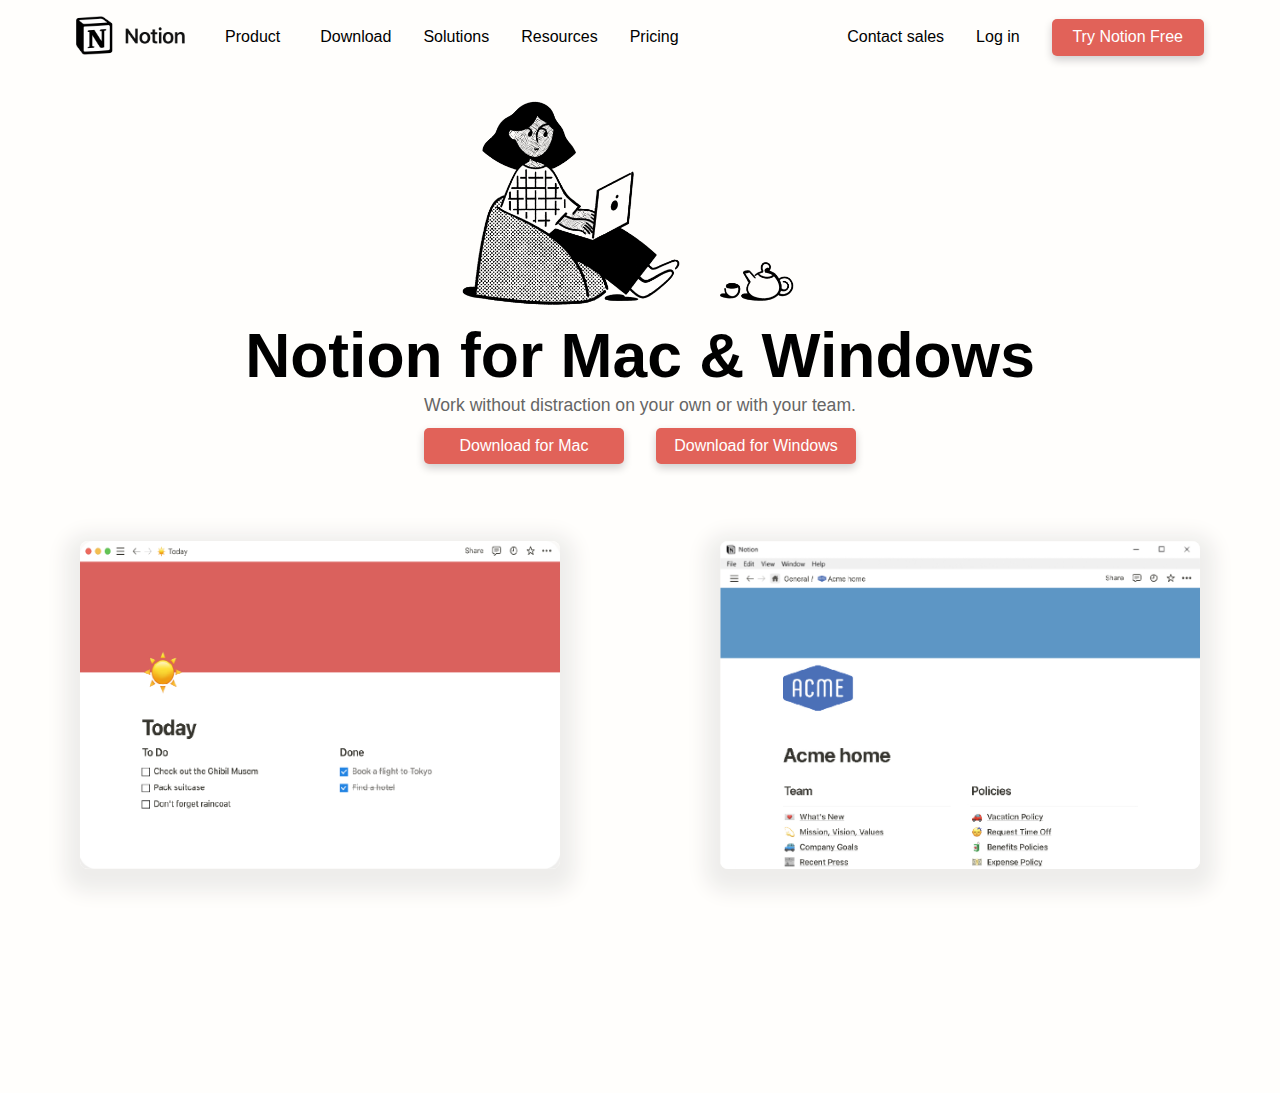
==== download.html @ ce7c5122 "Laatste versie" ====
<!DOCTYPE html>
<html lang="en">
  <head aria-role="header">
    <meta charset="UTF-8" />
    <meta http-equiv="X-UA-Compatible" content="IE=edge" />
    <meta name="viewport" content="width=device-width, initial-scale=1.0" />
    <title>Notion Desktop App for Mac & Windows</title>
    <link rel="stylesheet" href="styles/style2.css" />
    <link rel="icon" type="image/svg+xml" href="images/Notion_app_logo.png" />
  </head>

  <header aria-role="header">
    <nav role="navigation" class="images">
      <ul>
        <li>
          <img src="images/full-logo.png" alt="Notion logo." />
        </li>
        <li>
          <img
            class="menuOpen"
            alt="Hamburger menu"
            src="images/hamburger.png"
            aria-hidden="true"
          />
        </li>
      </ul>
    </nav>

    <nav role="navigation">
      <ul>
        <ul>
          <li><img src="images/full-logo.png" alt="Notion logo." /></li>
          <li><a href="index.html">Product</a></li>
          <li>Download</li>
          <li>Solutions</li>
          <li>Resources</li>
          <li>Pricing</li>
        </ul>

        <ul>
          <li>Contact sales</li>
          <li>Log in</li>
          <li><button>Try Notion Free</button></li>
        </ul>
      </ul>
    </nav>
  </header>

  <body aria-role="body">
    <main class="main2">
      <section>
        <article>
          <h1>
            Notion for
            <span>Mac & Windows</span>
          </h1>
          <h2>Work without distraction on your own or with your team.</h2>
        </article>
        <img
          src="images/couch-illustration.png.webp"
          alt="Woman sitting on a beanbag with tea and her laptop."
        />
      </section>

      <!-- 2 -->
      <section>
        <button>Download for Windows</button>

        <button>Download for Mac</button>

        <img src="images/today.png" alt="" />
        <img src="images/acme-home.png" alt="" />
      </section>

      <!-- 3 -->
      <section>
        <section>
          <button>Download for Mac</button>
          <button>Download for Windows</button>
        </section>

        <section>
          <img src="images/today.png" alt="Today" />
          <img src="images/acme-home.png" alt="Acme" />
        </section>
      </section>
    </main>

    <script src="src/script.js"></script>
  </body>
</html>
---- styles/style2.css ----
/* ************
/* CSS REMEDY */
/**************/
*,
*::after,
*::before {
  box-sizing: border-box;
}

button,
summary {
  cursor: pointer;
}

/*********************/
/* CUSTOM PROPERTIES */
/*********************/
:root {
  /* startje */
  --color-text: #111;
  --color-background: #eee;
}

/****************/
/* JOUW STYLING */
/****************/

/* jouw code */

/* RESPONSIVE */
html {
  font-size: 100%;
  padding: 0;
  margin: 0;
  box-sizing: border-box;
}

body {
  font-family: inter-var, -apple-system, BlinkMacSystemFont, "Segoe UI",
    Helvetica, "Apple Color Emoji", Arial, sans-serif, "Segoe UI Emoji",
    "Segoe UI Symbol";
  background-color: #fffefc;
  /* width: 100%; */
  margin: 0;
  min-width: fit-content;
}

main {
  margin: 0;
  padding: 0;
}

button {
  font-family: inherit;
  font-weight: 450;
  background-color: #e16259;
  border-radius: 5px;
  color: white;
  border: none;
  font-size: 1rem;
  width: 9.5rem;
  height: 2.3rem;
  padding: 0.375rem 0.875rem 0.4375rem 0.875rem;
  box-shadow: 0px 4px 9px #cfcece;
}

hr {
  opacity: 30%;
  margin: 7rem 6rem 7rem 6rem;
}

main > section:first-of-type > button {
  margin-top: 1.25rem;
  width: 9.8rem;
  height: 2.4rem;
}

button:hover {
  background-color: #e05146;
}

/* 1 */
main > section {
  display: flex;
  flex-direction: row;
  justify-content: space-evenly;
  width: 100%;
}

section:nth-of-type(2),
section:nth-of-type(3),
section:nth-of-type(4),
section:nth-of-type(5) {
  gap: 4.8rem;
  margin-bottom: 7rem;
}

section:nth-of-type(2) > img,
section:nth-of-type(3) > img,
section:nth-of-type(4) > img,
section:nth-of-type(5) > img {
  border-radius: 0.5rem;
  box-shadow: 0 8px 20px 15px #eeedeb;
}

main > section:nth-of-type(5) > img {
  border: 1px solid #dfdbd8;
  border-radius: 0.5rem;
}

main > section:nth-of-type(5) > article > p:nth-of-type(2) {
  margin-top: 1rem;
}

main > section > article {
  /* width: 50%; */
  display: flex;
  flex-direction: column;
  /* justify-content: space-evenly; */
}

main > section:nth-of-type(2) > img,
main > section:nth-of-type(3) > img,
main > section:nth-of-type(4) > img,
main > section:nth-of-type(5) > img {
  width: 54%;
}

main > section:first-of-type > img {
  margin-left: 5rem;
}

main > section:first-of-type > img {
  margin-top: 4.7rem;
  width: auto;
  height: 21rem;
}

main > section:nth-of-type(2) {
  margin-top: 7rem;
}

/* 2 en 5 */
main > section:nth-of-type(2),
section:nth-of-type(5) {
  display: flex;
  flex-direction: row-reverse;
  justify-content: center;
  width: 100%;
}

/* 3 */
main > section:nth-of-type(3),
section:nth-of-type(4) {
  display: flex;
  flex-direction: row-reverse;
  justify-content: center;
  width: 100%;
}

/* 1 / 6 */
main > section:nth-of-type(6),
section:nth-of-type(7) {
  display: flex;
  flex-direction: row;
}

section:first-of-type > article > figure {
  filter: grayscale(100%);
  opacity: 65%;
}

h1 {
  font-size: 3.9rem;
}

h1:first-of-type {
  margin-bottom: 0px;
}

section:first-of-type > article > h1:nth-of-type(2) {
  margin: 0px;
}

main > section:first-of-type > article > h2 {
  width: 25rem;
  line-height: 1.8rem;
}

main > section:nth-of-type(10) > article > section > img {
  height: 4rem;
  width: auto;
}

main > section:nth-of-type(6),
main > section:nth-of-type(7) {
  width: 100%;
}

main > section:nth-of-type(6) {
  justify-content: center;
}

main > section:nth-of-type(10) > article:first-of-type > img {
  width: 9rem;
}

blockquote {
  width: 24rem;
  line-height: 1.6rem;
  margin: 1rem 0;
  color: #666666;
  font-weight: 450;
  font-size: 1.15rem;
}

main > section:nth-of-type(10) > article > section {
  display: flex;
  flex-direction: row-reverse;
  justify-content: flex-end;
}
main > section:nth-of-type(10) > article > section > section > h6 {
  font-size: 1rem;
  margin: 0;
  font-weight: normal;
}

main > section:nth-of-type(10) > article > section > section > p {
  font-size: 1rem;
  margin-top: 0.2rem;
  font-weight: normal;
}

main > section:nth-of-type(10) {
  gap: 2.8rem;
  justify-content: center;
}

main > section:nth-of-type(10) > article:nth-of-type(1) > img,
main > section:nth-of-type(10) > article:nth-of-type(3) > img {
  margin: 0;
}

main > section:nth-of-type(10) > article:nth-of-type(2) > img {
  width: 6rem;
}

main > section:nth-of-type(10) > article:nth-of-type(3) > img {
  width: 5.8rem;
}

main > section:nth-of-type(6) > img {
  width: 16rem;
  height: 9rem;
}

main > section:nth-of-type(6) > article > h3 {
  color: #666666;
  font-weight: 450;
  line-height: 1.8rem;
  margin: 0.5rem 16rem 1rem 0;
}

main > section:first-of-type > article > p {
  color: #666666;
  margin-top: 2rem;
  font-size: 0.9rem;
}

main > section:first-of-type > article > figure {
  margin: 0;
  display: flex;
  flex-wrap: wrap;
  flex-direction: row;
  justify-content: center;
  width: 100%;
}

figure:first-of-type > img {
  padding: 10px 10px 5px;
  height: 2.2rem;
}

article > img {
  width: 6rem;
  margin: auto 0;
}

section:nth-of-type(2) > article > img {
  width: 6.6rem;
  height: auto;
}

main > section:nth-of-type(3) > article > img {
  width: 5rem;
  height: auto;
}

section:nth-of-type(4) > article > img {
  width: 10.2rem;
  height: auto;
}

section:nth-of-type(5) > article > img {
  width: 3.8rem;
  height: auto;
}

section:not(:first-of-type) > h1 {
  margin-top: 0px;
}
section:not(:first-of-type) > article > p {
  font-size: 1.1rem;
  color: #666666;
  line-height: 1.4375rem;
  margin: 0;
}

section:nth-of-type(2) > article,
section:nth-of-type(3) > article,
section:nth-of-type(4) > article,
section:nth-of-type(5) > article {
  width: 25rem;
  margin: auto 0;
}

main > section:nth-of-type(2) > article > h3,
main > section:nth-of-type(3) > article > h3,
main > section:nth-of-type(4) > article > h3,
main > section:nth-of-type(5) > article > h3 {
  font-size: 2rem;
  margin: 1rem 0 1rem 0;
}

/* last bit  */

main > section:nth-of-type(6) > article > h2,
main > section:nth-of-type(8) > article > h2,
main section:nth-of-type(9) > article > h2 {
  margin: 0;
  font-size: 2.2rem;
  font-weight: 700;
  color: black;
}

main > section:first-of-type > article > h2 {
  font-size: 1.1rem;
  font-weight: 400;
  color: #666665;
}

/* SECOND PAGE */

.main2 > section:first-of-type {
  display: flex;
  flex-direction: column-reverse;
}
.main2 > section:first-of-type > article > h1,
.main2 > section:first-of-type > article > h2 {
  margin: auto;
  width: auto;
}

.main2 section:first-of-type img {
  margin: auto;
  width: 23rem;
  height: auto;
}

main > section:first-of-type > article > h1 > span {
  display: inline;
}

main > section:nth-of-type(8),
main > section:nth-of-type(9) {
  display: none;
}

.main2 > section:nth-of-type(2) {
  display: none;
}

.main2 section:nth-of-type(3) {
  display: flex;
  flex-direction: column;
}
.main2 > section:nth-of-type(3) > section:first-of-type {
  display: flex;
  margin: auto;
  gap: 2rem;
  flex-direction: row;
}
.main2 > section:nth-of-type(3) > section:nth-of-type(2) {
  display: flex;
  gap: 0;
  flex-direction: row;
}

.main2 section:nth-of-type(3) > section:nth-of-type(2) > img {
  overflow: hidden;
  width: 30rem;
  height: auto;
  margin: 0 auto;
}

.main2 section button {
  width: 12.5rem;
  margin-top: 0.5rem;
}

/* MENU */

@media (min-width: 1080px) {
  nav:first-of-type {
    display: none;
  }

  li,
  a {
    list-style: none;
    text-decoration: none;
    margin: auto 0.5rem;
    color: black;
  }

  li:not(:first-of-type):hover,
  a:hover {
    color: red;
  }

  ul {
    display: flex;
    justify-content: space-around;
    flex-direction: row;
    gap: 1rem;
    padding: 0;
  }

  ul li img {
    width: 6.8rem;
  }
}

/* MOBILE  */
@media (max-width: 1080px) {
  html {
    font-size: 100%;
    margin: 0;
    padding: 0;
  }

  body {
    margin: 0;
    padding: 0;
  }
  /* section {
		width: 0%;
	} */

  /* 1 */
  main > section {
    display: flex;
    flex-direction: column-reverse;
    justify-content: center;
    width: 100%;
  }

  main > section > article {
    width: 100%;
    display: flex;
    flex-direction: column;
    justify-content: center;
  }

  main > section:nth-of-type(2) > img,
  main > section:nth-of-type(3) > img,
  main > section:nth-of-type(4) > img,
  main > section:nth-of-type(5) > img {
    min-width: 100%;
  }

  hr {
    margin: 0 2rem 4rem 2rem;
  }

  /* 2 */
  main > section:nth-of-type(2),
  section:nth-of-type(4),
  section:nth-of-type(5) {
    display: flex;
    justify-content: center;
    flex-direction: column;
    width: 100%;
  }

  main > section:nth-of-type(3) {
    flex-direction: column;
  }

  /* 1 / 6  */

  main > section:nth-of-type(6),
  section:nth-of-type(7) {
    flex-direction: column-reverse;
  }

  /* STYLES */

  main > section:first-of-type > img {
    width: 25rem;
    height: auto;
    margin: auto;
  }

  main > section:nth-of-type(6) {
    gap: 2.5rem;
  }

  main > section:nth-of-type(6) > img {
    width: 75%;
    margin: auto;
  }

  section:first-of-type > article > h1 {
    margin: auto;
  }

  h1 {
    font-size: 3.3rem;
    font-weight: 600;
    text-align: center;
    line-height: 3.5rem;
  }

  main > section:nth-of-type(2) > article > h3,
  main > section:nth-of-type(3) > article > h3,
  main > section:nth-of-type(4) > article > h3,
  main > section:nth-of-type(5) > article > h3 {
    font-size: 1.8rem;
  }

  section:first-of-type > article > figure {
    padding: 0 1rem;
  }

  main > section:first-of-type > article > h2:first-of-type {
    font-size: 1.4rem;
    line-height: 1.5rem;
    text-align: center;
    margin: 0.8rem auto 0 auto;
    font-weight: 400;
    width: 25rem;
  }

  button {
    font-size: 1.2rem;
    letter-spacing: 0.03rem;
  }

  button {
    width: 12rem;
    height: 2.8rem;
  }

  section:first-of-type > article > button {
    margin: 1.6rem auto 2rem auto;
  }

  section:nth-of-type(6) > article > button {
    margin-top: 1.6rem;
    width: 10.8rem;
  }

  section:nth-of-type(8) > article > button {
    margin-top: 1.6rem;
    width: 13rem;
    background-color: #fffefc;
    color: black;
    border: 1px solid #6666654f;
    box-shadow: 1px #cfcece17;
  }

  section:first-of-type > article > p {
    text-align: center;
  }

  main > section:nth-of-type(2) {
    margin-top: 2.5rem;
  }

  main > section:not(:first-of-type) {
    margin-bottom: 4rem;
    gap: 1.5rem;
  }

  main > section:nth-of-type(4) > article > img {
    width: 10rem;
    height: auto;
  }

  main > section:first-of-type > article > p {
    margin: 0 0 0.25rem 0;
    font-size: 1.1rem;
  }

  main {
    padding: 0 2rem;
  }

  section:not(:first-of-type) > article > p {
    font-size: 1.3rem;
    line-height: 1.8rem;
  }

  section:first-of-type > article > figure > img {
    height: 2.7rem;
    width: auto;
  }

  main > section:first-of-type {
    gap: 0;
  }

  main > section:nth-of-type(6) > article > h3,
  main > section:nth-of-type(8) > article > h3 {
    margin: 1rem 0 0 0;
    color: #666666;
    font-weight: 450;
    font-size: 1.4rem;
    line-height: 1.8rem;
  }

  main > section:nth-of-type(8) > img {
    width: 19.5rem;
    height: auto;
    margin: auto;
  }

  main > section:nth-of-type(10) {
    flex-direction: column;
  }

  main > section:nth-of-type(10) > article:nth-of-type(1) > img {
    width: 10rem;
  }

  main > section:nth-of-type(10) > article:nth-of-type(2) > img {
    width: 7rem;
  }

  main > section:first-of-type > article > h1:first-of-type {
    margin-top: 1.2rem;
  }

  blockquote {
    margin: 1rem 0 0 0;
    font-size: 1.4rem;
  }

  main > section:nth-of-type(10) > article > section > section {
    padding: 0;
    display: flex;
    margin: 0 auto 0 0;
    flex-direction: column;
  }

  main > section:nth-of-type(10) > article > section > img {
    height: 5rem;
    width: auto;
  }

  main > section:nth-of-type(10) > article > section {
    display: flex;
    flex-direction: row-reverse;
    padding: 0;
    margin: 1rem 2rem 1rem 0;
  }

  /* SECOND PAGE */

  main > section:first-of-type > article > h1 > span {
    display: block;
  }

  .main2 > section:first-of-type > img {
    width: 100%;
  }

  .main > section:nth-of-type(2) > section {
    display: flex;
    flex-direction: column;
    background-color: red;
  }

  .main2 section:nth-of-type(2) {
    display: grid;
  }

  .main2 section:nth-of-type(2) button:first-of-type {
    order: 4;
    width: 15.5rem;
  }

  .main2 section:nth-of-type(2) button:nth-of-type(2) {
    order: 2;
    width: 12.5rem;
  }

  .main2 section:nth-of-type(2) img:first-of-type {
    order: 1;
  }

  .main2 section:nth-of-type(2) img:nth-of-type(2) {
    order: 3;
  }

  .main2 > section:nth-of-type(3) {
    display: none;
  }

  /* MENU */

  nav:nth-of-type(2) {
    display: none;
  }
  header {
    margin-bottom: 4rem;
  }
  header nav {
    margin: 1rem 2rem;
  }
  header nav ul li {
    list-style-type: none;
  }

  header nav ul li section {
    width: 1.8rem;
    height: 0.1rem;
    background-color: black;
    margin: 7px auto;
  }

  header nav ul li:nth-of-type(2) section {
    margin-bottom: 0;
  }

  ul {
    padding: 0;
    display: flex;
    flex-direction: row;
    justify-content: space-between;
  }

  header > nav > ul > li > img {
    width: auto;
    height: 2.375rem;
    list-style: none;
    overflow: hidden;
  }

  header > nav > ul > li:nth-of-type(2) > img {
    height: 1.5rem;
    width: auto;
    margin-top: 0.5rem;
  }

  /* Onderstaande hamburger menu code van: https://codepen.io/roza-m/pen/NWzQyyj */

  /*******************************************************/
  /* als de EERSTE IMAGES BUTTON de class menuOpen heeft */
  /*******************************************************/

  nav.images ul li.menuOpen img {
    /* met 'content' van de img vervangen */
    /* developer.mozilla.org/en-US/docs/Web/CSS/content */
    /* de url: https://assets.codepen.io/274456/ui-icon-cross.svg */
    content: url(/images/closed.png);
  }
}
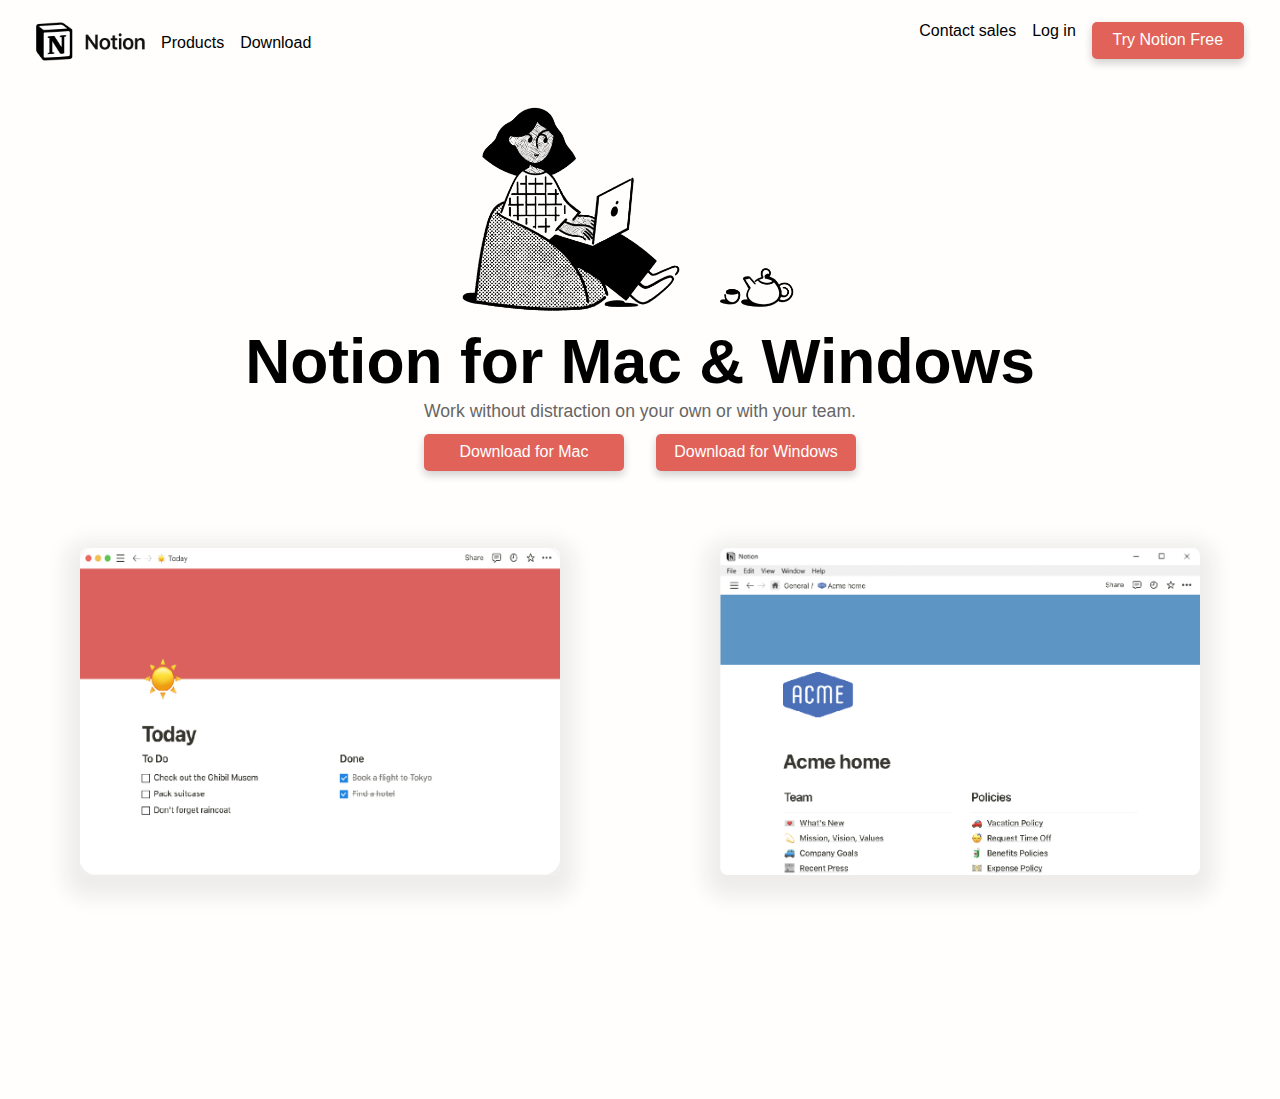
==== commit 3d65d935: "Laatste versie" ====
--- a/download.html
+++ b/download.html
@@ -1,52 +1,153 @@
 <!DOCTYPE html>
 <html lang="en">
   <head aria-role="header">
-    <meta charset="UTF-8" />
-    <meta http-equiv="X-UA-Compatible" content="IE=edge" />
-    <meta name="viewport" content="width=device-width, initial-scale=1.0" />
+    <meta charset="UTF-8"/>
+    <meta http-equiv="X-UA-Compatible" content="IE=edge"/>
+    <meta name="viewport" content="width=device-width, initial-scale=1.0"/>
     <title>Notion Desktop App for Mac & Windows</title>
-    <link rel="stylesheet" href="styles/style2.css" />
-    <link rel="icon" type="image/svg+xml" href="images/Notion_app_logo.png" />
+    <link rel="stylesheet" href="styles/style2.css"/>
+    <link rel="icon" type="image/svg+xml" href="images/Notion_app_logo.png"/>
   </head>
 
-  <header aria-role="header">
-    <nav role="navigation" class="images">
+   
+
+  <body aria-role="body">
+    <header aria-role="header">
+    <nav class="images">
       <ul>
-        <li>
-          <img src="images/full-logo.png" alt="Notion logo." />
-        </li>
+        <li><a href="index.html"><img src="images/full-logo.png" alt="Notion logo."/></a></li>
         <li>
           <img
             class="menuOpen"
             alt="Hamburger menu"
             src="images/hamburger.png"
-            aria-hidden="true"
-          />
+            aria-hidden="true"/>
         </li>
       </ul>
     </nav>
 
-    <nav role="navigation">
-      <ul>
-        <ul>
-          <li><img src="images/full-logo.png" alt="Notion logo." /></li>
-          <li><a href="index.html">Product</a></li>
-          <li>Download</li>
-          <li>Solutions</li>
-          <li>Resources</li>
-          <li>Pricing</li>
-        </ul>
-
-        <ul>
-          <li>Contact sales</li>
-          <li>Log in</li>
-          <li><button>Try Notion Free</button></li>
-        </ul>
+    <nav>
+      <ul class="dropdownOpen">
+        <li>
+          <details open>
+            <summary>Product
+              <img
+              class="dropdownClosed"
+              alt="Opened dropdown arrow"
+              src="/images/openArrow.svg" >
+            </summary>
+            <p>Overview</p>
+            <p>Template gallery</p>
+            <p>Customer stories</p>
+            <p>Connections</p>
+
+            <button>Download Notion</button>
+          </details>
+        </li>
+
+        <li><hr /></li>
+
+        <li>
+          <details >
+            <summary>Solutions
+              <img
+             
+              class="dropdownOpening"
+              alt="Closed dropdown arrow"
+              src="/images/90degarrow.png" >
+            </summary>
+            <p>BY TEAM SIZE</p>
+            <p>Enterprise</p>
+            <p>Small business</p>
+            <p>Personal</p>
+
+            <p>BY TEAM FUNCTION</p>
+            <p>Design</p>
+            <p>Engineering</p>
+            <p>Product</p>
+            <p>Managers</p>
+
+            <p>NOTION FOR</p>
+            <p>Startups</p>
+            <p>Remote work</p>
+            <p>Education</p>
+            <p>Nonprofits</p>
+          </details>
+
+          <li><hr></li>
+
+          <li>
+            <details >
+            <summary>Resources
+              <img 
+              class="dropdownOpening"
+              alt="Closed dropdown arrow"
+              src="/images/90degarrow.png">
+            </summary>
+            <p>Blog</p>
+            <p>Guides & tutorials</p>
+            <p>Webinars</p>
+            <p>Help centers</p>
+            <p>API docs</p>
+            <p>Community</p>
+          </details>
+        </li>
+
+          <li><hr></li>
+
+        <li>
+          <details class="notFirstDetails">
+            <summary>Download
+              <img
+              
+              class="dropdownOpening"
+              alt="Closed dropdown arrow"
+              src="/images/90degarrow.png">
+            </summary>
+            <p>iOS & Android</p>
+            <p><a href="download.html">Mac & Windows</a></p>
+            <p>Web Clipper</p>
+          </details>
+        </li>  
       </ul>
     </nav>
+
+    <nav role="navigation">
+
+      <ul>
+        <li>
+          <ul>
+            <li><a href="index.html"><img src="images/full-logo.png" alt="Notion logo."/></a></li>
+            <li><details>
+              <summary>Products</summary>
+              <p>Home</p>
+              <p>Template gallery</p>
+              <p>Connections stories</p>
+              <p>Pricing</p>
+            </details></li>
+            <li>
+              <details>
+                <summary>Download</summary>
+                <p>iOS & Android</p>
+                <p><a href="download.html">Mac & Windows</a></p>
+                <p>Web Clipper</p>
+                <p>Pricing</p>
+            </details>
+            </li>
+            
+          </ul>
+
+          <ul>
+            <li>Contact sales</li>
+            <li>Log in</li>
+            <li><button>Try Notion Free</button></li>
+          </ul>
+        </li>
+      </ul>
+     
+    </nav>
   </header>
 
-  <body aria-role="body">
     <main class="main2">
       <section>
         <article>
@@ -68,8 +169,14 @@
 
         <button>Download for Mac</button>
 
-        <img src="images/today.png" alt="" />
-        <img src="images/acme-home.png" alt="" />
+        <img
+          src="images/today.png"
+          alt="An example of a Notion template with information about a company."
+        />
+        <img
+          src="images/acme-home.png"
+          alt="An example of a Notion template with a daily planner."
+        />
       </section>
 
       <!-- 3 -->
@@ -80,8 +187,14 @@
         </section>
 
         <section>
-          <img src="images/today.png" alt="Today" />
-          <img src="images/acme-home.png" alt="Acme" />
+          <img
+            src="images/today.png"
+            alt="An example of a Notion template with a daily planner."
+          />
+          <img
+            src="images/acme-home.png"
+            alt="An example of a Notion template with information about a company."
+          />
         </section>
       </section>
     </main>
--- a/styles/style2.css
+++ b/styles/style2.css
@@ -49,6 +49,30 @@
   margin: 0;
   padding: 0;
 }
+
+details > summary {
+  list-style: none;
+}
+
+header nav:nth-of-type(3) ul li ul{
+  display: flex;
+  flex-direction: row;
+}
+
+header nav:nth-of-type(3) ul li {
+  display: flex;
+  flex-direction: row;
+  margin: 0;
+}
+
+header nav:nth-of-type(3) ul li ul li a:first-of-type,
+header nav:nth-of-type(3) ul li ul li:first-of-type {
+  margin: 0;
+}
+
+/* .dropdownOpened::after {
+  content: url("https://www.notion.so/front-static/shared/icons/nav-caret.svg");
+} */
 
 button {
   font-family: inherit;
@@ -115,8 +139,16 @@
 main > section > article {
   /* width: 50%; */
   display: flex;
+  flex-direction: column-reverse;
+  /* justify-content: space-evenly; */
+}
+
+main > section:first-of-type > article {
   flex-direction: column;
-  /* justify-content: space-evenly; */
+
+}
+main > section:nth-of-type(4) > article {
+  flex-direction: column-reverse;
 }
 
 main > section:nth-of-type(2) > img,
@@ -233,7 +265,12 @@
 
 main > section:nth-of-type(10) {
   gap: 2.8rem;
+  align-items: baseline;
   justify-content: center;
+}
+
+main > section:nth-of-type(10) > article {
+  flex-direction: column-reverse;
 }
 
 main > section:nth-of-type(10) > article:nth-of-type(1) > img,
@@ -304,6 +341,12 @@
 section:nth-of-type(5) > article > img {
   width: 3.8rem;
   height: auto;
+}
+
+nav:nth-of-type(2) {
+  display: none;
+  height: 100%;
+  overflow: hidden;
 }
 
 section:not(:first-of-type) > h1 {
@@ -368,6 +411,10 @@
 }
 
 main > section:first-of-type > article > h1 > span {
+  display: block;
+}
+
+.main2 > section:first-of-type > article > h1 > span {
   display: inline;
 }
 
@@ -378,6 +425,15 @@
 
 .main2 > section:nth-of-type(2) {
   display: none;
+}
+
+header nav:nth-of-type(3) ul li{
+gap: 38rem;
+}
+
+header nav:nth-of-type(3) ul li details,
+header nav:nth-of-type(3) ul  {
+  margin-top: 0.70rem;
 }
 
 .main2 section:nth-of-type(3) {
@@ -468,7 +524,7 @@
   main > section > article {
     width: 100%;
     display: flex;
-    flex-direction: column;
+    flex-direction: column-reverse;
     justify-content: center;
   }
 
@@ -481,6 +537,22 @@
 
   hr {
     margin: 0 2rem 4rem 2rem;
+  }
+
+
+  nav:nth-of-type(2) ul {
+    margin: 2rem;
+    padding: 0;
+  }
+
+  nav:nth-of-type(2) li hr {
+    margin: 2rem 0;
+    padding: 0;
+    width: 100%;
+  }
+
+  nav:nth-of-type(2) li details summary {
+    font-weight: 700;
   }
 
   /* 2 */
@@ -577,7 +649,6 @@
     background-color: #fffefc;
     color: black;
     border: 1px solid #6666654f;
-    box-shadow: 1px #cfcece17;
   }
 
   section:first-of-type > article > p {
@@ -720,13 +791,13 @@
 
   /* MENU */
 
-  nav:nth-of-type(2) {
+  nav:nth-of-type(3) {
     display: none;
   }
   header {
     margin-bottom: 4rem;
   }
-  header nav {
+  header nav:first-of-type {
     margin: 1rem 2rem;
   }
   header nav ul li {
@@ -744,14 +815,14 @@
     margin-bottom: 0;
   }
 
-  ul {
+  nav:not(:nth-of-type(2)) ul {
     padding: 0;
     display: flex;
     flex-direction: row;
     justify-content: space-between;
   }
 
-  header > nav > ul > li > img {
+  header > nav > ul > li > a > img {
     width: auto;
     height: 2.375rem;
     list-style: none;
@@ -762,6 +833,23 @@
     height: 1.5rem;
     width: auto;
     margin-top: 0.5rem;
+  }
+
+  nav:nth-of-type(2) {
+    display: inline;
+    z-index: 2;
+    overflow-x: hidden;
+    position: fixed;
+    width: 100%;
+  }
+
+  .whiteBg {
+    background-color: white;
+    position: fixed;
+  }
+
+  main {
+    z-index: 0;
   }
 
   /* Onderstaande hamburger menu code van: https://codepen.io/roza-m/pen/NWzQyyj */
@@ -776,4 +864,28 @@
     /* de url: https://assets.codepen.io/274456/ui-icon-cross.svg */
     content: url(/images/closed.png);
   }
-}
+
+  section:nth-of-type(7) {
+    display: none;
+  }
+
+  .dropdownOpen {
+    display: none;
+  }
+
+  .dropdownClosed img {
+    content: url(/images/90degarrow.png);
+  }
+
+  nav:nth-of-type(2) > details > section {
+    margin: 0;
+    gap: 0;
+  }
+
+  nav:nth-of-type(2) {
+    flex-direction: column;
+  }
+  .dropdownOpening img {
+    content: url(/images/openArrow.svg);
+  }
+}
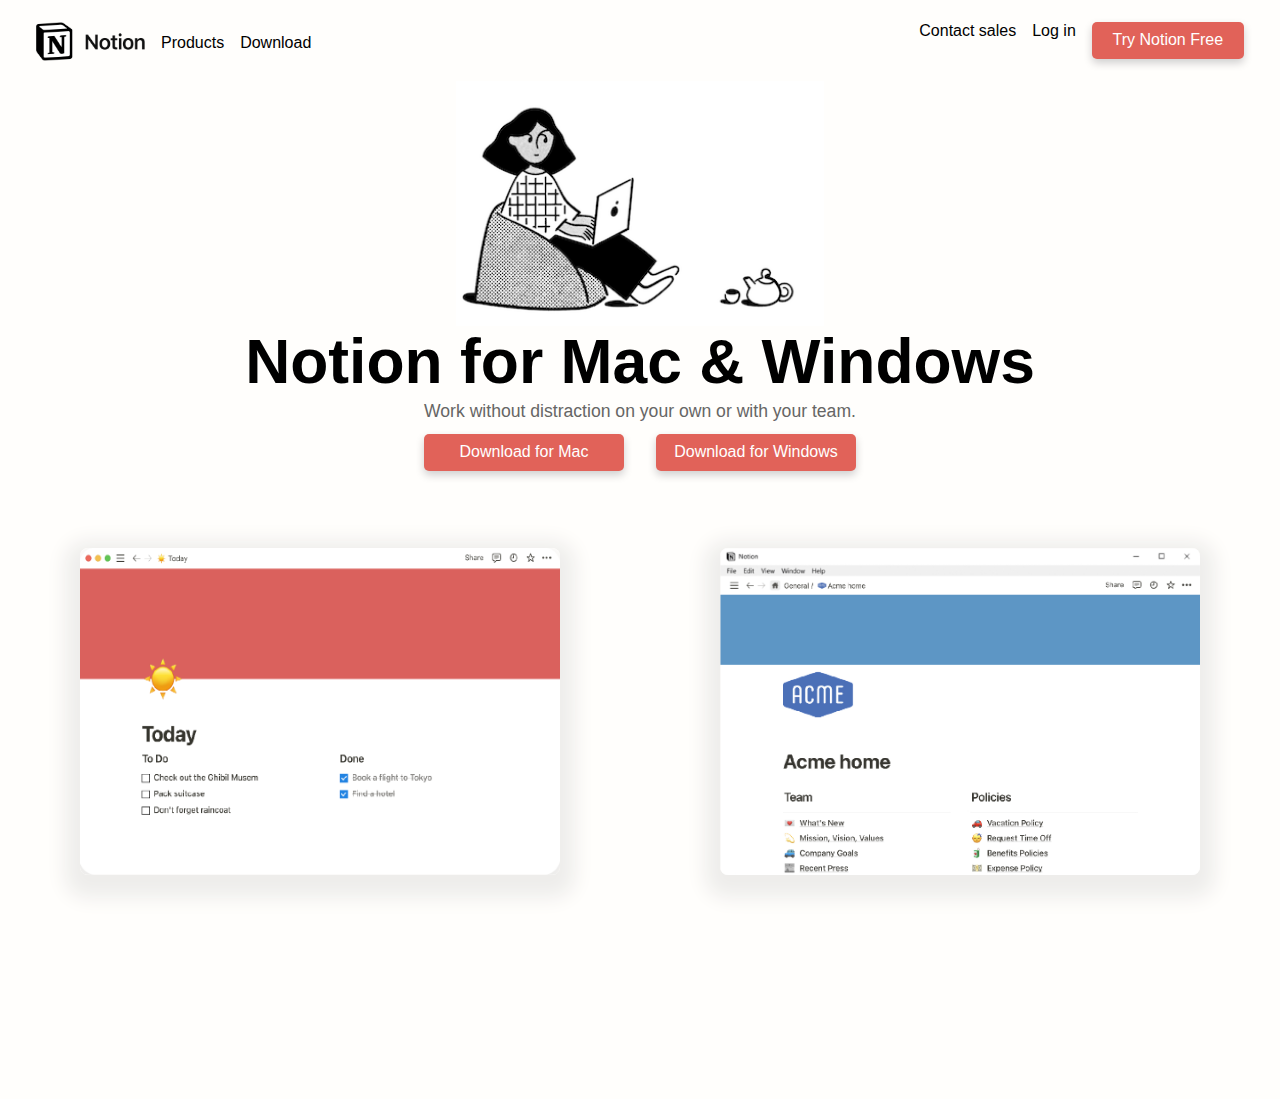
==== commit 2217fc86: "Update" ====
--- a/download.html
+++ b/download.html
@@ -1,18 +1,18 @@
 <!DOCTYPE html>
 <html lang="en">
-  <head aria-role="header">
+  <head>
     <meta charset="UTF-8"/>
     <meta http-equiv="X-UA-Compatible" content="IE=edge"/>
     <meta name="viewport" content="width=device-width, initial-scale=1.0"/>
     <title>Notion Desktop App for Mac & Windows</title>
-    <link rel="stylesheet" href="styles/style2.css"/>
+    <link rel="stylesheet" href="styles/style.css"/>
     <link rel="icon" type="image/svg+xml" href="images/Notion_app_logo.png"/>
   </head>
 
    
 
-  <body aria-role="body">
-    <header aria-role="header">
+  <body>
+    <header>
     <nav class="images">
       <ul>
         <li><a href="index.html"><img src="images/full-logo.png" alt="Notion logo."/></a></li>
@@ -158,7 +158,7 @@
           <h2>Work without distraction on your own or with your team.</h2>
         </article>
         <img
-          src="images/couch-illustration.png.webp"
+          src="images/couch-illustration.png"
           alt="Woman sitting on a beanbag with tea and her laptop."
         />
       </section>
--- a/styles/style.css
+++ b/styles/style.css
@@ -0,0 +1,891 @@
+/* ************
+/* CSS REMEDY */
+/**************/
+*,
+*::after,
+*::before {
+  box-sizing: border-box;
+}
+
+button,
+summary {
+  cursor: pointer;
+}
+
+/*********************/
+/* CUSTOM PROPERTIES */
+/*********************/
+:root {
+  /* startje */
+  --color-text: #111;
+  --color-background: #eee;
+}
+
+/****************/
+/* JOUW STYLING */
+/****************/
+
+/* jouw code */
+
+/* RESPONSIVE */
+html {
+  font-size: 100%;
+  padding: 0;
+  margin: 0;
+  box-sizing: border-box;
+}
+
+body {
+  font-family: inter-var, -apple-system, BlinkMacSystemFont, "Segoe UI",
+    Helvetica, "Apple Color Emoji", Arial, sans-serif, "Segoe UI Emoji",
+    "Segoe UI Symbol";
+  background-color: #fffefc;
+  /* width: 100%; */
+  margin: 0;
+  min-width: fit-content;
+}
+
+main {
+  margin: 0;
+  padding: 0;
+}
+
+details > summary {
+  list-style: none;
+}
+
+header nav:nth-of-type(3) ul li ul{
+  display: flex;
+  flex-direction: row;
+}
+
+header nav:nth-of-type(3) ul li {
+  display: flex;
+  flex-direction: row;
+  margin: 0;
+}
+
+header nav:nth-of-type(3) ul li ul li a:first-of-type,
+header nav:nth-of-type(3) ul li ul li:first-of-type {
+  margin: 0;
+}
+
+/* .dropdownOpened::after {
+  content: url("https://www.notion.so/front-static/shared/icons/nav-caret.svg");
+} */
+
+button {
+  font-family: inherit;
+  font-weight: 450;
+  background-color: #e16259;
+  border-radius: 5px;
+  color: white;
+  border: none;
+  font-size: 1rem;
+  width: 9.5rem;
+  height: 2.3rem;
+  padding: 0.375rem 0.875rem 0.4375rem 0.875rem;
+  box-shadow: 0px 4px 9px #cfcece;
+}
+
+hr {
+  opacity: 30%;
+  margin: 7rem 6rem 7rem 6rem;
+}
+
+main > section:first-of-type > button {
+  margin-top: 1.25rem;
+  width: 9.8rem;
+  height: 2.4rem;
+}
+
+button:hover {
+  background-color: #e05146;
+}
+
+/* 1 */
+main > section {
+  display: flex;
+  flex-direction: row;
+  justify-content: space-evenly;
+  width: 100%;
+}
+
+section:nth-of-type(2),
+section:nth-of-type(3),
+section:nth-of-type(4),
+section:nth-of-type(5) {
+  gap: 4.8rem;
+  margin-bottom: 7rem;
+}
+
+section:nth-of-type(2) > img,
+section:nth-of-type(3) > img,
+section:nth-of-type(4) > img,
+section:nth-of-type(5) > img {
+  border-radius: 0.5rem;
+  box-shadow: 0 8px 20px 15px #eeedeb;
+}
+
+main > section:nth-of-type(5) > img {
+  border: 1px solid #dfdbd8;
+  border-radius: 0.5rem;
+}
+
+main > section:nth-of-type(5) > article > p:nth-of-type(2) {
+  margin-top: 1rem;
+}
+
+main > section > article {
+  /* width: 50%; */
+  display: flex;
+  flex-direction: column-reverse;
+  /* justify-content: space-evenly; */
+}
+
+main > section:first-of-type > article {
+  flex-direction: column;
+
+}
+main > section:nth-of-type(4) > article {
+  flex-direction: column-reverse;
+}
+
+main > section:nth-of-type(2) > img,
+main > section:nth-of-type(3) > img,
+main > section:nth-of-type(4) > img,
+main > section:nth-of-type(5) > img {
+  width: 54%;
+}
+
+main > section:first-of-type > img {
+  margin-left: 5rem;
+}
+
+main > section:first-of-type > img {
+  margin-top: 4.7rem;
+  width: auto;
+  height: 21rem;
+}
+
+main > section:nth-of-type(2) {
+  margin-top: 7rem;
+}
+
+/* 2 en 5 */
+main > section:nth-of-type(2),
+section:nth-of-type(5) {
+  display: flex;
+  flex-direction: row-reverse;
+  justify-content: center;
+  width: 100%;
+}
+
+/* 3 */
+main > section:nth-of-type(3),
+section:nth-of-type(4) {
+  display: flex;
+  flex-direction: row-reverse;
+  justify-content: center;
+  width: 100%;
+}
+
+/* 1 / 6 */
+main > section:nth-of-type(6),
+section:nth-of-type(7) {
+  display: flex;
+  flex-direction: row;
+}
+
+section:first-of-type > article > figure {
+  filter: grayscale(100%);
+  opacity: 65%;
+}
+
+h1 {
+  font-size: 3.9rem;
+}
+
+h1:first-of-type {
+  margin-bottom: 0px;
+}
+
+section:first-of-type > article > h1:nth-of-type(2) {
+  margin: 0px;
+}
+
+main > section:first-of-type > article > h2 {
+  width: 25rem;
+  line-height: 1.8rem;
+}
+
+main > section:nth-of-type(10) > article > section > img {
+  height: 4rem;
+  width: auto;
+}
+
+main > section:nth-of-type(6),
+main > section:nth-of-type(7) {
+  width: 100%;
+}
+
+main > section:nth-of-type(6) {
+  justify-content: center;
+}
+
+main > section:nth-of-type(10) > article:first-of-type > img {
+  width: 9rem;
+}
+
+blockquote {
+  width: 24rem;
+  line-height: 1.6rem;
+  margin: 1rem 0;
+  color: #666666;
+  font-weight: 450;
+  font-size: 1.15rem;
+}
+
+main > section:nth-of-type(10) > article > section {
+  display: flex;
+  flex-direction: row-reverse;
+  justify-content: flex-end;
+}
+main > section:nth-of-type(10) > article > section > section > h6 {
+  font-size: 1rem;
+  margin: 0;
+  font-weight: normal;
+}
+
+main > section:nth-of-type(10) > article > section > section > p {
+  font-size: 1rem;
+  margin-top: 0.2rem;
+  font-weight: normal;
+}
+
+main > section:nth-of-type(10) {
+  gap: 2.8rem;
+  align-items: baseline;
+  justify-content: center;
+}
+
+main > section:nth-of-type(10) > article {
+  flex-direction: column-reverse;
+}
+
+main > section:nth-of-type(10) > article:nth-of-type(1) > img,
+main > section:nth-of-type(10) > article:nth-of-type(3) > img {
+  margin: 0;
+}
+
+main > section:nth-of-type(10) > article:nth-of-type(2) > img {
+  width: 6rem;
+}
+
+main > section:nth-of-type(10) > article:nth-of-type(3) > img {
+  width: 5.8rem;
+}
+
+main > section:nth-of-type(6) > img {
+  width: 16rem;
+  height: 9rem;
+}
+
+main > section:nth-of-type(6) > article > h3 {
+  color: #666666;
+  font-weight: 450;
+  line-height: 1.8rem;
+  margin: 0.5rem 16rem 1rem 0;
+}
+
+main > section:first-of-type > article > p {
+  color: #666666;
+  margin-top: 2rem;
+  font-size: 0.9rem;
+}
+
+main > section:first-of-type > article > figure {
+  margin: 0;
+  display: flex;
+  flex-wrap: wrap;
+  flex-direction: row;
+  justify-content: center;
+  width: 100%;
+}
+
+figure:first-of-type > img {
+  padding: 10px 10px 5px;
+  height: 2.2rem;
+}
+
+article > img {
+  width: 6rem;
+  margin: auto 0;
+}
+
+section:nth-of-type(2) > article > img {
+  width: 6.6rem;
+  height: auto;
+}
+
+main > section:nth-of-type(3) > article > img {
+  width: 5rem;
+  height: auto;
+}
+
+section:nth-of-type(4) > article > img {
+  width: 10.2rem;
+  height: auto;
+}
+
+section:nth-of-type(5) > article > img {
+  width: 3.8rem;
+  height: auto;
+}
+
+nav:nth-of-type(2) {
+  display: none;
+  height: 100%;
+  overflow: hidden;
+}
+
+section:not(:first-of-type) > h1 {
+  margin-top: 0px;
+}
+section:not(:first-of-type) > article > p {
+  font-size: 1.1rem;
+  color: #666666;
+  line-height: 1.4375rem;
+  margin: 0;
+}
+
+section:nth-of-type(2) > article,
+section:nth-of-type(3) > article,
+section:nth-of-type(4) > article,
+section:nth-of-type(5) > article {
+  width: 25rem;
+  margin: auto 0;
+}
+
+main > section:nth-of-type(2) > article > h3,
+main > section:nth-of-type(3) > article > h3,
+main > section:nth-of-type(4) > article > h3,
+main > section:nth-of-type(5) > article > h3 {
+  font-size: 2rem;
+  margin: 1rem 0 1rem 0;
+}
+
+/* last bit  */
+
+main > section:nth-of-type(6) > article > h2,
+main > section:nth-of-type(8) > article > h2,
+main section:nth-of-type(9) > article > h2 {
+  margin: 0;
+  font-size: 2.2rem;
+  font-weight: 700;
+  color: black;
+}
+
+main > section:first-of-type > article > h2 {
+  font-size: 1.1rem;
+  font-weight: 400;
+  color: #666665;
+}
+
+/* SECOND PAGE */
+
+.main2 > section:first-of-type {
+  display: flex;
+  flex-direction: column-reverse;
+}
+.main2 > section:first-of-type > article > h1,
+.main2 > section:first-of-type > article > h2 {
+  margin: auto;
+  width: auto;
+}
+
+.main2 section:first-of-type img {
+  margin: auto;
+  width: 23rem;
+  height: auto;
+}
+
+main > section:first-of-type > article > h1 > span {
+  display: block;
+}
+
+.main2 > section:first-of-type > article > h1 > span {
+  display: inline;
+}
+
+main > section:nth-of-type(8),
+main > section:nth-of-type(9) {
+  display: none;
+}
+
+.main2 > section:nth-of-type(2) {
+  display: none;
+}
+
+header nav:nth-of-type(3) ul li{
+gap: 38rem;
+}
+
+header nav:nth-of-type(3) ul li details,
+header nav:nth-of-type(3) ul  {
+  margin-top: 0.70rem;
+}
+
+.main2 section:nth-of-type(3) {
+  display: flex;
+  flex-direction: column;
+}
+.main2 > section:nth-of-type(3) > section:first-of-type {
+  display: flex;
+  margin: auto;
+  gap: 2rem;
+  flex-direction: row;
+}
+.main2 > section:nth-of-type(3) > section:nth-of-type(2) {
+  display: flex;
+  gap: 0;
+  flex-direction: row;
+}
+
+.main2 section:nth-of-type(3) > section:nth-of-type(2) > img {
+  overflow: hidden;
+  width: 30rem;
+  height: auto;
+  margin: 0 auto;
+}
+
+.main2 section button {
+  width: 12.5rem;
+  margin-top: 0.5rem;
+}
+
+/* MENU */
+
+@media (min-width: 1080px) {
+  nav:first-of-type {
+    display: none;
+  }
+
+  li,
+  a {
+    list-style: none;
+    text-decoration: none;
+    margin: auto 0.5rem;
+    color: black;
+  }
+
+  li:not(:first-of-type):hover,
+  a:hover {
+    color: red;
+  }
+
+  ul {
+    display: flex;
+    justify-content: space-around;
+    flex-direction: row;
+    gap: 1rem;
+    padding: 0;
+  }
+
+  ul li img {
+    width: 6.8rem;
+  }
+}
+
+/* MOBILE  */
+@media (max-width: 1080px) {
+  html {
+    font-size: 100%;
+    margin: 0;
+    padding: 0;
+  }
+
+  body {
+    margin: 0;
+    padding: 0;
+  }
+  /* section {
+		width: 0%;
+	} */
+
+  /* 1 */
+  main > section {
+    display: flex;
+    flex-direction: column-reverse;
+    justify-content: center;
+    width: 100%;
+  }
+
+  main > section > article {
+    width: 100%;
+    display: flex;
+    flex-direction: column-reverse;
+    justify-content: center;
+  }
+
+  main > section:nth-of-type(2) > img,
+  main > section:nth-of-type(3) > img,
+  main > section:nth-of-type(4) > img,
+  main > section:nth-of-type(5) > img {
+    min-width: 100%;
+  }
+
+  hr {
+    margin: 0 2rem 4rem 2rem;
+  }
+
+
+  nav:nth-of-type(2) ul {
+    margin: 2rem;
+    padding: 0;
+  }
+
+  nav:nth-of-type(2) li hr {
+    margin: 2rem 0;
+    padding: 0;
+    width: 100%;
+  }
+
+  nav:nth-of-type(2) li details summary {
+    font-weight: 700;
+  }
+
+  /* 2 */
+  main > section:nth-of-type(2),
+  section:nth-of-type(4),
+  section:nth-of-type(5) {
+    display: flex;
+    justify-content: center;
+    flex-direction: column;
+    width: 100%;
+  }
+
+  main > section:nth-of-type(3) {
+    flex-direction: column;
+  }
+
+  /* 1 / 6  */
+
+  main > section:nth-of-type(6),
+  section:nth-of-type(7) {
+    flex-direction: column-reverse;
+  }
+
+  /* STYLES */
+
+  main > section:first-of-type > img {
+    width: 25rem;
+    height: auto;
+    margin: auto;
+  }
+
+  main > section:nth-of-type(6) {
+    gap: 2.5rem;
+  }
+
+  main > section:nth-of-type(6) > img {
+    width: 75%;
+    margin: auto;
+  }
+
+  section:first-of-type > article > h1 {
+    margin: auto;
+  }
+
+  h1 {
+    font-size: 3.3rem;
+    font-weight: 600;
+    text-align: center;
+    line-height: 3.5rem;
+  }
+
+  main > section:nth-of-type(2) > article > h3,
+  main > section:nth-of-type(3) > article > h3,
+  main > section:nth-of-type(4) > article > h3,
+  main > section:nth-of-type(5) > article > h3 {
+    font-size: 1.8rem;
+  }
+
+  section:first-of-type > article > figure {
+    padding: 0 1rem;
+  }
+
+  main > section:first-of-type > article > h2:first-of-type {
+    font-size: 1.4rem;
+    line-height: 1.5rem;
+    text-align: center;
+    margin: 0.8rem auto 0 auto;
+    font-weight: 400;
+    width: 25rem;
+  }
+
+  button {
+    font-size: 1.2rem;
+    letter-spacing: 0.03rem;
+  }
+
+  button {
+    width: 12rem;
+    height: 2.8rem;
+  }
+
+  section:first-of-type > article > button {
+    margin: 1.6rem auto 2rem auto;
+  }
+
+  section:nth-of-type(6) > article > button {
+    margin-top: 1.6rem;
+    width: 10.8rem;
+  }
+
+  section:nth-of-type(8) > article > button {
+    margin-top: 1.6rem;
+    width: 13rem;
+    background-color: #fffefc;
+    color: black;
+    border: 1px solid #6666654f;
+  }
+
+  section:first-of-type > article > p {
+    text-align: center;
+  }
+
+  main > section:nth-of-type(2) {
+    margin-top: 2.5rem;
+  }
+
+  main > section:not(:first-of-type) {
+    margin-bottom: 4rem;
+    gap: 1.5rem;
+  }
+
+  main > section:nth-of-type(4) > article > img {
+    width: 10rem;
+    height: auto;
+  }
+
+  main > section:first-of-type > article > p {
+    margin: 0 0 0.25rem 0;
+    font-size: 1.1rem;
+  }
+
+  main {
+    padding: 0 2rem;
+  }
+
+  section:not(:first-of-type) > article > p {
+    font-size: 1.3rem;
+    line-height: 1.8rem;
+  }
+
+  section:first-of-type > article > figure > img {
+    height: 2.7rem;
+    width: auto;
+  }
+
+  main > section:first-of-type {
+    gap: 0;
+  }
+
+  main > section:nth-of-type(6) > article > h3,
+  main > section:nth-of-type(8) > article > h3 {
+    margin: 1rem 0 0 0;
+    color: #666666;
+    font-weight: 450;
+    font-size: 1.4rem;
+    line-height: 1.8rem;
+  }
+
+  main > section:nth-of-type(8) > img {
+    width: 19.5rem;
+    height: auto;
+    margin: auto;
+  }
+
+  main > section:nth-of-type(10) {
+    flex-direction: column;
+  }
+
+  main > section:nth-of-type(10) > article:nth-of-type(1) > img {
+    width: 10rem;
+  }
+
+  main > section:nth-of-type(10) > article:nth-of-type(2) > img {
+    width: 7rem;
+  }
+
+  main > section:first-of-type > article > h1:first-of-type {
+    margin-top: 1.2rem;
+  }
+
+  blockquote {
+    margin: 1rem 0 0 0;
+    font-size: 1.4rem;
+  }
+
+  main > section:nth-of-type(10) > article > section > section {
+    padding: 0;
+    display: flex;
+    margin: 0 auto 0 0;
+    flex-direction: column;
+  }
+
+  main > section:nth-of-type(10) > article > section > img {
+    height: 5rem;
+    width: auto;
+  }
+
+  main > section:nth-of-type(10) > article > section {
+    display: flex;
+    flex-direction: row-reverse;
+    padding: 0;
+    margin: 1rem 2rem 1rem 0;
+  }
+
+  /* SECOND PAGE */
+
+  main > section:first-of-type > article > h1 > span {
+    display: block;
+  }
+
+  .main2 > section:first-of-type > img {
+    width: 100%;
+  }
+
+  .main > section:nth-of-type(2) > section {
+    display: flex;
+    flex-direction: column;
+    background-color: red;
+  }
+
+  .main2 section:nth-of-type(2) {
+    display: grid;
+  }
+
+  .main2 section:nth-of-type(2) button:first-of-type {
+    order: 4;
+    width: 15.5rem;
+  }
+
+  .main2 section:nth-of-type(2) button:nth-of-type(2) {
+    order: 2;
+    width: 12.5rem;
+  }
+
+  .main2 section:nth-of-type(2) img:first-of-type {
+    order: 1;
+  }
+
+  .main2 section:nth-of-type(2) img:nth-of-type(2) {
+    order: 3;
+  }
+
+  .main2 > section:nth-of-type(3) {
+    display: none;
+  }
+
+  /* MENU */
+
+  nav:nth-of-type(3) {
+    display: none;
+  }
+  header {
+    margin-bottom: 4rem;
+  }
+  header nav:first-of-type {
+    margin: 1rem 2rem;
+  }
+  header nav ul li {
+    list-style-type: none;
+  }
+
+  header nav ul li section {
+    width: 1.8rem;
+    height: 0.1rem;
+    background-color: black;
+    margin: 7px auto;
+  }
+
+  header nav ul li:nth-of-type(2) section {
+    margin-bottom: 0;
+  }
+
+  nav:not(:nth-of-type(2)) ul {
+    padding: 0;
+    display: flex;
+    flex-direction: row;
+    justify-content: space-between;
+  }
+
+  header > nav > ul > li > a > img {
+    width: auto;
+    height: 2.375rem;
+    list-style: none;
+    overflow: hidden;
+  }
+
+  header > nav > ul > li:nth-of-type(2) > img {
+    height: 1.5rem;
+    width: auto;
+    margin-top: 0.5rem;
+  }
+
+  nav:nth-of-type(2) {
+    display: inline;
+    z-index: 2;
+    overflow-x: hidden;
+    position: fixed;
+    width: 100%;
+  }
+
+  .whiteBg {
+    background-color: white;
+    position: fixed;
+  }
+
+  main {
+    z-index: 0;
+  }
+
+  /* Onderstaande hamburger menu code van: https://codepen.io/roza-m/pen/NWzQyyj */
+
+  /*******************************************************/
+  /* als de EERSTE IMAGES BUTTON de class menuOpen heeft */
+  /*******************************************************/
+
+  nav.images ul li.menuOpen img {
+    /* met 'content' van de img vervangen */
+    /* developer.mozilla.org/en-US/docs/Web/CSS/content */
+    /* de url: https://assets.codepen.io/274456/ui-icon-cross.svg */
+    content: url(/images/closed.png);
+  }
+
+  section:nth-of-type(7) {
+    display: none;
+  }
+
+  .dropdownOpen {
+    display: none;
+  }
+
+  .dropdownClosed img {
+    content: url(/images/90degarrow.png);
+  }
+
+  nav:nth-of-type(2) > details > section {
+    margin: 0;
+    gap: 0;
+  }
+
+  nav:nth-of-type(2) {
+    flex-direction: column;
+  }
+  .dropdownOpening img {
+    content: url(/images/openArrow.svg);
+  }
+}
